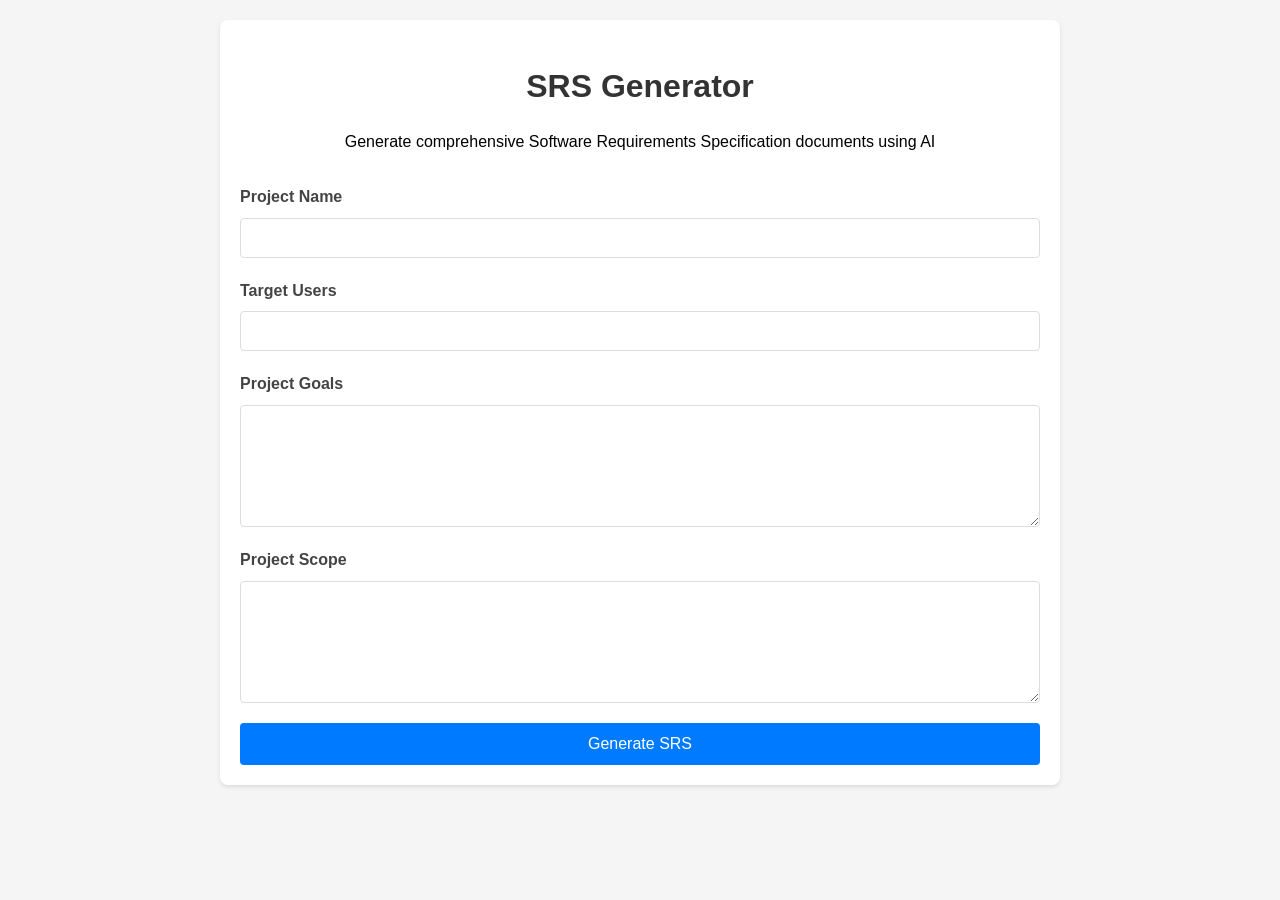
==== frontend/public/index.html @ 641f3af4 "Add frontend interface with basic styling and functionality" ====
<!DOCTYPE html>
<html lang="en">
<head>
    <meta charset="UTF-8">
    <meta name="viewport" content="width=device-width, initial-scale=1.0">
    <title>SRS Generator</title>
    <link rel="stylesheet" href="css/styles.css">
</head>
<body>
    <div class="container">
        <header>
            <h1>SRS Generator</h1>
            <p>Generate comprehensive Software Requirements Specification documents using AI</p>
        </header>

        <main>
            <form id="srsForm" class="srs-form">
                <div class="form-group">
                    <label for="projectName">Project Name</label>
                    <input type="text" id="projectName" name="projectName" required>
                </div>

                <div class="form-group">
                    <label for="targetUsers">Target Users</label>
                    <input type="text" id="targetUsers" name="targetUsers" required>
                </div>

                <div class="form-group">
                    <label for="projectGoals">Project Goals</label>
                    <textarea id="projectGoals" name="projectGoals" required></textarea>
                </div>

                <div class="form-group">
                    <label for="projectScope">Project Scope</label>
                    <textarea id="projectScope" name="projectScope" required></textarea>
                </div>

                <button type="submit">Generate SRS</button>
            </form>

            <div id="result" class="result-container" style="display: none;">
                <h2>Generated SRS Document</h2>
                <div id="srsContent"></div>
                <button id="downloadBtn" class="download-btn">Download SRS</button>
            </div>

            <div id="loading" class="loading" style="display: none;">
                <p>Generating SRS document...</p>
            </div>
        </main>
    </div>

    <script src="js/main.js"></script>
</body>
</html>
---- frontend/public/css/styles.css ----
body {
    font-family: Arial, sans-serif;
    line-height: 1.6;
    margin: 0;
    padding: 20px;
    background-color: #f5f5f5;
}

.container {
    max-width: 800px;
    margin: 0 auto;
    background-color: white;
    padding: 20px;
    border-radius: 8px;
    box-shadow: 0 2px 4px rgba(0, 0, 0, 0.1);
}

header {
    text-align: center;
    margin-bottom: 30px;
}

header h1 {
    color: #333;
    margin-bottom: 10px;
}

.srs-form {
    display: flex;
    flex-direction: column;
    gap: 20px;
}

.form-group {
    display: flex;
    flex-direction: column;
    gap: 8px;
}

label {
    font-weight: bold;
    color: #444;
}

input, textarea {
    padding: 10px;
    border: 1px solid #ddd;
    border-radius: 4px;
    font-size: 16px;
}

textarea {
    min-height: 100px;
    resize: vertical;
}

button {
    padding: 12px 24px;
    background-color: #007bff;
    color: white;
    border: none;
    border-radius: 4px;
    cursor: pointer;
    font-size: 16px;
    transition: background-color 0.2s;
}

button:hover {
    background-color: #0056b3;
}

.result-container {
    margin-top: 30px;
    padding: 20px;
    border: 1px solid #ddd;
    border-radius: 4px;
}

.loading {
    text-align: center;
    margin: 20px 0;
}

.download-btn {
    margin-top: 20px;
    background-color: #28a745;
}

.download-btn:hover {
    background-color: #218838;
}
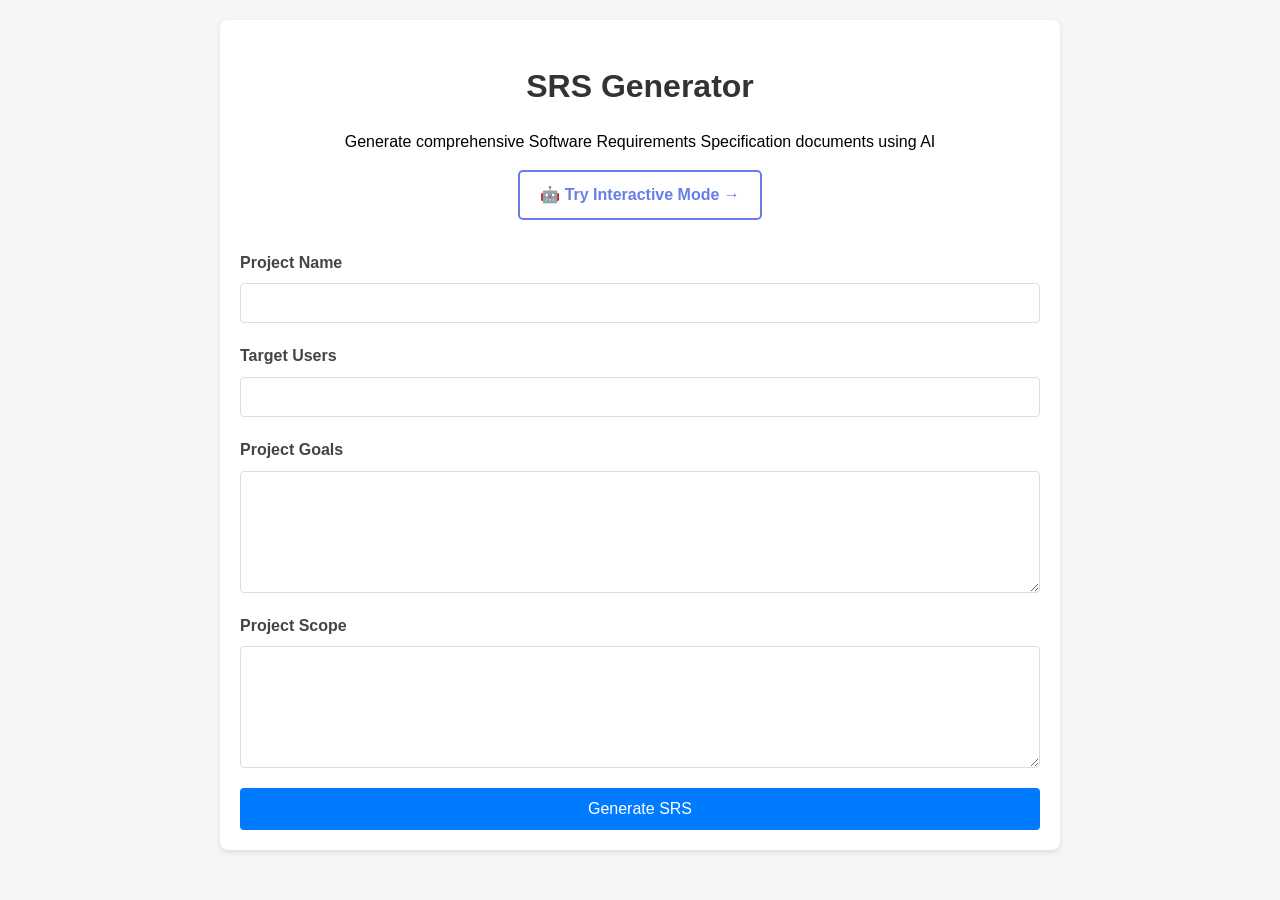
==== commit 87e0170e: "Add interactive AI agent for guided SRS generation Co-authored-by: cbwinslow <8528478+cbwinslow@user" ====
--- a/frontend/public/index.html
+++ b/frontend/public/index.html
@@ -11,6 +11,11 @@
         <header>
             <h1>SRS Generator</h1>
             <p>Generate comprehensive Software Requirements Specification documents using AI</p>
+            <div style="text-align: center; margin: 15px 0;">
+                <a href="interactive.html" style="color: #667eea; font-weight: 600; text-decoration: none; padding: 10px 20px; border: 2px solid #667eea; border-radius: 5px; display: inline-block;">
+                    🤖 Try Interactive Mode →
+                </a>
+            </div>
         </header>
 
         <main>
--- a/frontend/public/css/styles.css
+++ b/frontend/public/css/styles.css
@@ -89,3 +89,91 @@
 .download-btn:hover {
     background-color: #218838;
 }
+.srs-document {
+    margin-top: 20px;
+}
+
+.srs-section {
+    margin-bottom: 30px;
+    padding: 20px;
+    background-color: #fff;
+    border: 1px solid #e0e0e0;
+    border-radius: 8px;
+    box-shadow: 0 2px 4px rgba(0, 0, 0, 0.05);
+}
+
+.srs-section h3 {
+    color: #2c3e50;
+    margin-top: 0;
+    margin-bottom: 15px;
+    padding-bottom: 10px;
+    border-bottom: 2px solid #eee;
+}
+
+.section-content {
+    color: #333;
+    line-height: 1.6;
+}
+
+.section-content p {
+    margin: 0 0 15px 0;
+}
+
+.section-content ul {
+    margin: 0;
+    padding-left: 20px;
+}
+
+.section-content li {
+    margin-bottom: 5px;
+}
+
+.loading {
+    display: flex;
+    justify-content: center;
+    align-items: center;
+    padding: 40px;
+}
+
+.loading::after {
+    content: "";
+    width: 40px;
+    height: 40px;
+    border: 4px solid #f3f3f3;
+    border-top: 4px solid #3498db;
+    border-radius: 50%;
+    animation: spin 1s linear infinite;
+    margin-left: 10px;
+}
+
+@keyframes spin {
+    0% { transform: rotate(0deg); }
+    100% { transform: rotate(360deg); }
+}
+
+.download-btn {
+    display: inline-flex;
+    align-items: center;
+    gap: 8px;
+    background-color: #27ae60;
+    color: white;
+    padding: 12px 24px;
+    border-radius: 4px;
+    cursor: pointer;
+    font-size: 16px;
+    border: none;
+    transition: background-color 0.2s;
+}
+
+.download-btn:hover {
+    background-color: #219a52;
+}
+
+.error {
+    color: #e74c3c;
+    padding: 10px;
+    border: 1px solid #e74c3c;
+    border-radius: 4px;
+    margin: 10px 0;
+    background-color: #fdf3f2;
+}
